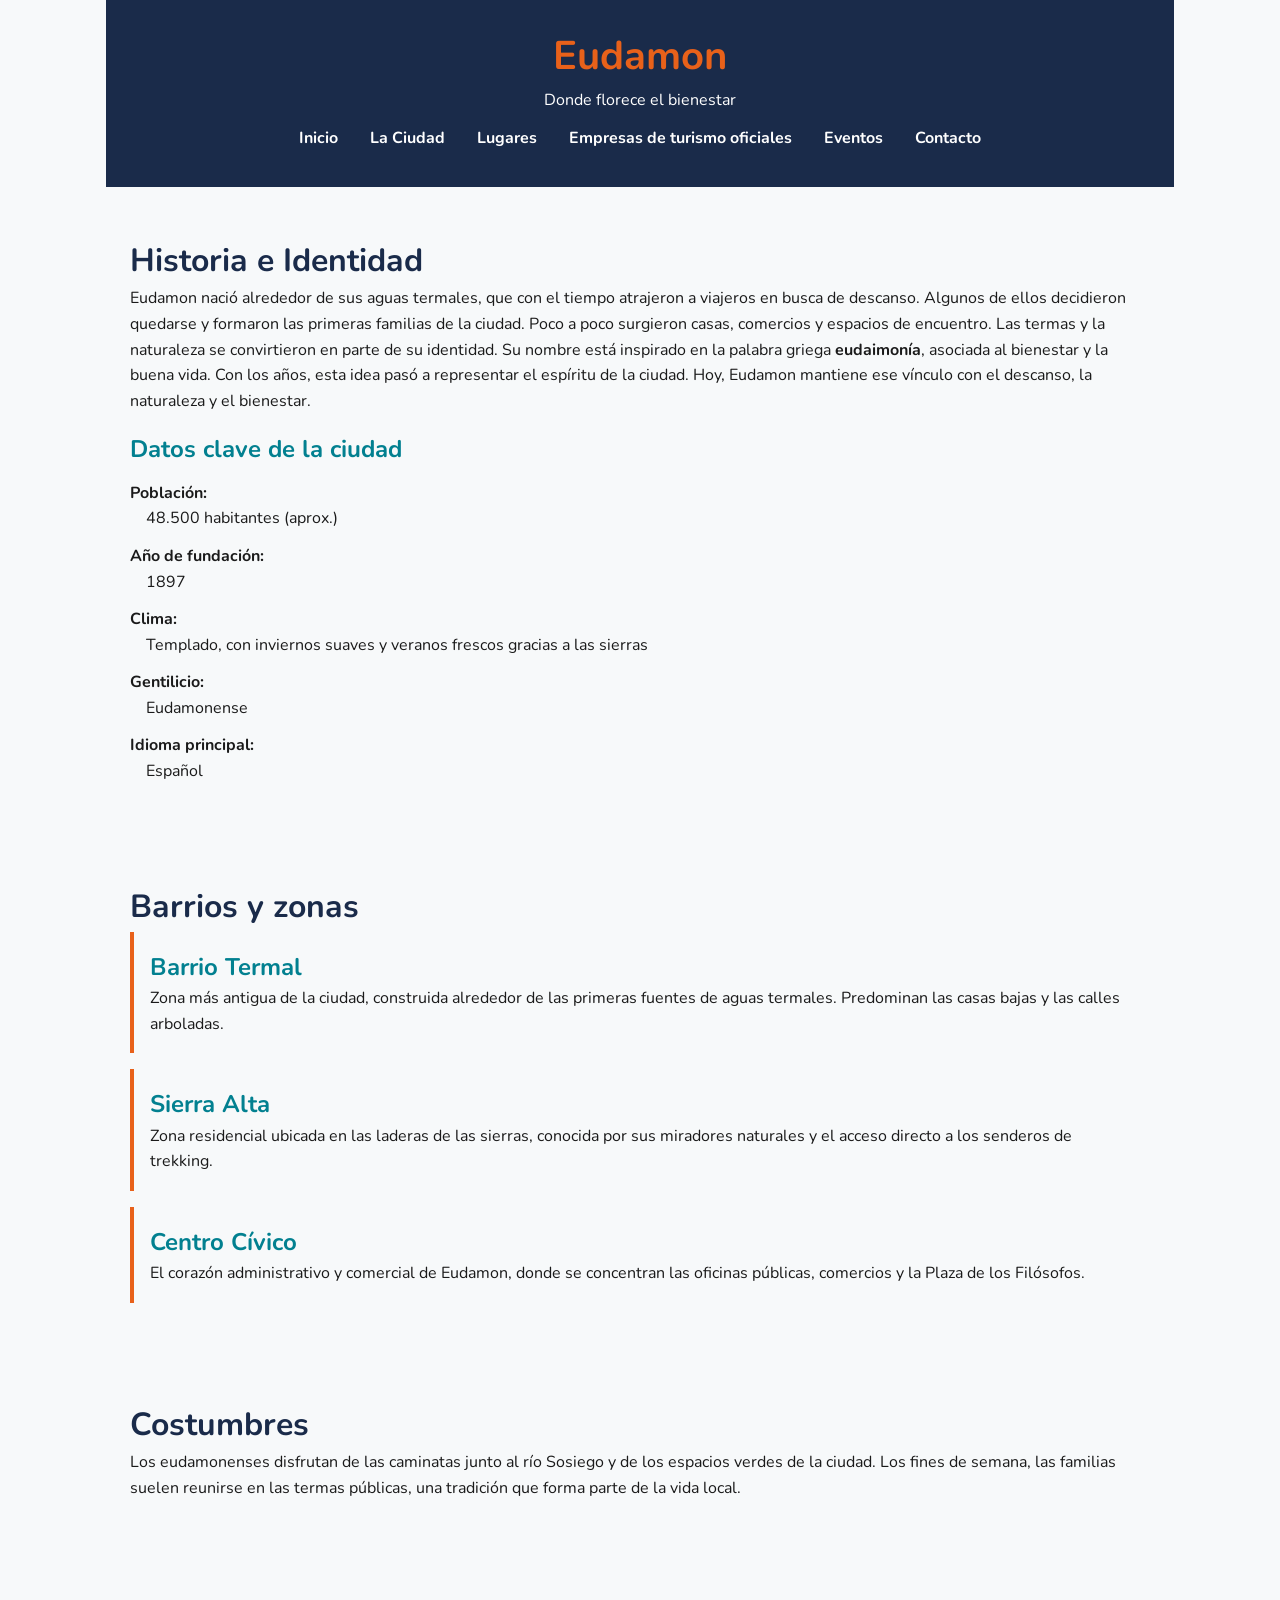
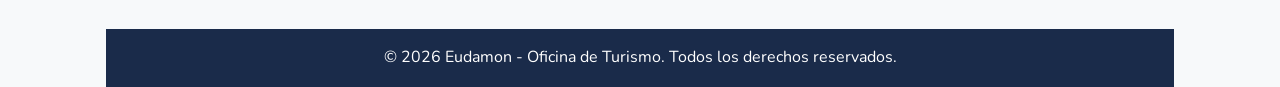
==== pages/ciudad.html @ 323574ee "fix: corrige mayuscula inicial en Barrio Termal" ====
<!DOCTYPE html>
<html lang="es">
<head>
    <meta charset="UTF-8">
    <meta name="viewport" content="width=device-width, initial-scale=1.0">
    <title>ciudad - Eudamon</title>
    <link rel="preconnect" href="https://fonts.googleapis.com">
    <link rel="preconnect" href="https://fonts.gstatic.com" crossorigin>
    <link href="https://fonts.googleapis.com/css2?family=Nunito:wght@400;700&display=swap" rel="stylesheet">
    <link rel="stylesheet" href="../css/estilos.css">
</head>
<body>
    <header>
        <h1>Eudamon</h1>
        <p>Donde florece el bienestar</p>
        <nav>
            <ul>
                <li><a href="../index.html">Inicio</a></li>
                <li><a href="ciudad.html">La Ciudad</a></li>
                <li><a href="lugares.html">Lugares</a></li>
                <li><a href="empresas.html">Empresas de turismo oficiales</a></li>
                <li><a href="Eventos.html">Eventos</a></li>
                <li><a href="contacto.html">Contacto</a></li>
            </ul>
        </nav>
    </header>
    
 <main>
    <section id="historia">
        <h2>Historia e Identidad</h2>
        <p>
           Eudamon nació alrededor de sus aguas termales, que con el tiempo
           atrajeron a viajeros en busca de descanso.
           Algunos de ellos decidieron quedarse y formaron las primeras
           familias de la ciudad.
           Poco a poco surgieron casas, comercios y espacios de encuentro.
           Las termas y la naturaleza se convirtieron en parte de su identidad.
           Su nombre está inspirado en la palabra griega <strong>eudaimonía</strong>,
           asociada al bienestar y la buena vida.
           Con los años, esta idea pasó a representar el espíritu de la ciudad.
           Hoy, Eudamon mantiene ese vínculo con el descanso, la naturaleza
           y el bienestar.
        </p>

            
        <h3>Datos clave de la ciudad</h3>
        <dl>
                <dt><strong>Población:</strong></dt>
                <dd>48.500 habitantes (aprox.)</dd>

                <dt><strong>Año de fundación:</strong></dt>
                <dd>1897</dd>

                <dt><strong>Clima:</strong></dt>
                <dd>Templado, con inviernos suaves y veranos frescos gracias a las sierras</dd>

                <dt><strong>Gentilicio:</strong></dt>
                <dd>Eudamonense</dd>

                <dt><strong>Idioma principal:</strong></dt>
                <dd>Español</dd>

        </dl>
        </section>

    <section id="barrios">
        <h2>Barrios y zonas</h2>
        
        <article>
        <h3>Barrio Termal</h3>
        <p>
           Zona más antigua de la ciudad, construida alrededor de las primeras fuentes
           de aguas termales. Predominan las casas bajas y las calles arboladas.
        </p>
        </article>

        <article>
        <h3>Sierra Alta</h3>
        <p>
          Zona residencial ubicada en las laderas de las sierras, conocida por sus miradores
          naturales y el acceso directo a los senderos de trekking.
        </p>
        </article>

        <article>
         <h3>Centro Cívico</h3>
         <p>
            El corazón administrativo y comercial de Eudamon, donde se concentran las
            oficinas públicas, comercios y la Plaza de los Filósofos.
         </p>
        </article>
     </section>
         
    <section id="costumbres">
       <h2>Costumbres</h2>
       <p>
        Los eudamonenses disfrutan de las caminatas junto al río Sosiego y
        de los espacios verdes de la ciudad. Los fines de semana, las
        familias suelen reunirse en las termas públicas, una tradición que
        forma parte de la vida local.
       </p>
    </section>
 </main>
  
    <footer>
        <p>&copy; 2026 Eudamon - Oficina de Turismo. Todos los derechos reservados.</p>
    </footer>
</body>
</html>
---- css/estilos.css ----
/* Variables */

:root {
  --color-primario: #028090;
  --color-secundario: #1A2B4A;
  --color-acento: #E8611A;
  --color-fondo: #F7F9FA;
  --color-texto: #1A1A1A;
  --fuente-principal: 'Nunito';
}

/* Reset */
* {
  box-sizing: border-box;
  margin: 0;
  padding: 0;
}

/* Body */
body {
  font-family: var(--fuente-principal), sans-serif;
  font-size: 16px;
  line-height: 1.6;
  background-color: var(--color-fondo);
  color: var(--color-texto);
  max-width: 1100px;
  margin: 0 auto;
  padding: 0 1rem;
}

/* Listas */
ul,
ol {
  padding-left: 1.5rem;
}

/* Header */
header {
  background-color: var(--color-secundario);
  padding: 1.5rem 1rem;
  text-align: center;
}

header p {
  color: white;
  margin-bottom: 0;
}

/* Navegación */
nav {
  background-color: var(--color-secundario);
}

nav ul {
  list-style: none;
  display: flex;
  flex-wrap: wrap;
  justify-content: center;
  gap: 0.5rem;
  padding: 0.75rem 0;
}

nav a {
  color: white;
  text-decoration: none;
  font-weight: 700;
  padding: 0.5rem 0.75rem;
  border-radius: 4px;
}

nav a:hover {
  background-color: var(--color-primario);
}

/* Contenido principal */

main {
  padding: 1.5rem 0;
}

/* Footer */
footer {
  background-color: var(--color-secundario);
  color: white;
  text-align: center;
  padding: 1rem;
  margin-top: 2rem;
}

footer p {
  margin-bottom: 0;
}

/* Secciones de contenido */
h1 {
  font-size: 2.5rem;
  color: var(--color-acento);
}

h2 {
  font-size: 2rem;
  color: var(--color-secundario);
}

h3 {
  font-size: 1.5rem;
  color: var(--color-primario);
}

p {
  margin-bottom: 1rem;
}
section {
  padding: 1.5rem;
  margin-bottom: 2rem;
}
.empresa {
  padding: 1rem;
  margin-bottom: 2rem;
  border: 1px solid var(--color-primario);
}

.empresa h3 {
  color: var(--color-primario);
  font-size: 1.5rem;
}

/* La Ciudad */
dl {
  margin-bottom: 1rem;
}

dt {
  margin-top: 0.75rem;
}

dd {
  margin-left: 1rem;
}

#barrios article {
  padding: 1rem;
  margin-bottom: 1rem;
  border-left: 4px solid var(--color-acento);
}

#barrios article p {
  margin-bottom: 0;
}

/* Formulario */
form {
  max-width: 600px;
}

label {
  font-weight: 700;
}

input,
textarea {
  width: 100%;
  padding: 0.6rem;
  border: 1px solid var(--color-secundario);
  border-radius: 4px;
  font-family: inherit;
  font-size: 1rem;
}

textarea {
  resize: vertical;
}

input:focus,
textarea:focus {
  outline: 2px solid var(--color-primario);
  border-color: var(--color-primario);
}

button {
  background-color: var(--color-primario);
  color: white;
  border: none;
  border-radius: 4px;
  padding: 0.6rem 1.5rem;
  font-family: inherit;
  font-size: 1rem;
  font-weight: 700;
  cursor: pointer;
}

button:hover {
  background-color: var(--color-secundario);
}

/* Pagina de eventos */
.encabezado {
  background-color: var(--color-secundario);
  text-align: center;
  padding: 1.5rem;
}

.encabezado h2,
.encabezado p {
  color: white;
}

.contenedor-eventos {
  display: grid;
  grid-template-columns: 1fr 1fr;
  gap: 1.5rem;
  padding: 1.5rem;
  max-width: 1000px;
  margin: 0 auto;
}

.tarjeta-evento {
  border: 1px solid var(--color-primario);
  padding: 1rem;
}
.imagen-evento {
  width: 100%;
  aspect-ratio: 4 / 3;
  object-fit: cover;
}
.pie-pagina {
  background-color: var(--color-secundario);
  color: white;
  text-align: center;
  padding: 1rem;
}
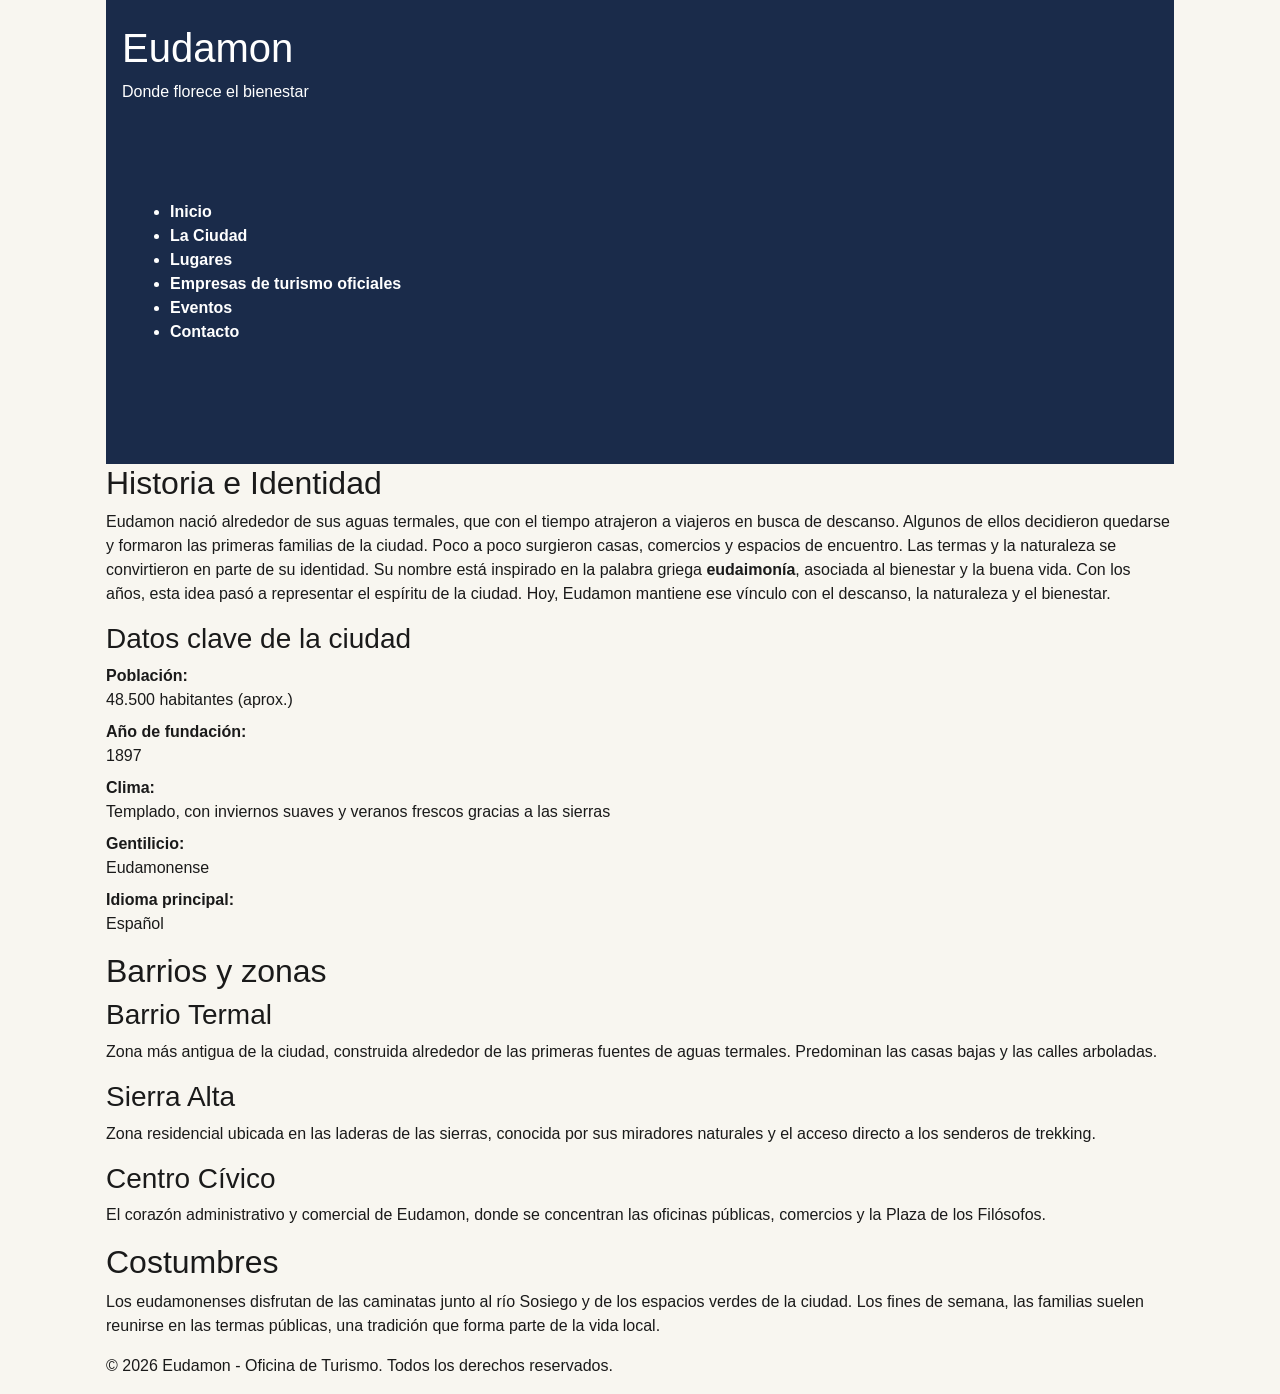
==== commit ee2601ad: "feat: vincula Bootstrap CDN (css y js) en ciudad.html" ====
--- a/pages/ciudad.html
+++ b/pages/ciudad.html
@@ -7,6 +7,7 @@
     <link rel="preconnect" href="https://fonts.googleapis.com">
     <link rel="preconnect" href="https://fonts.gstatic.com" crossorigin>
     <link href="https://fonts.googleapis.com/css2?family=Nunito:wght@400;700&display=swap" rel="stylesheet">
+    <link href="https://cdn.jsdelivr.net/npm/bootstrap@5.3.3/dist/css/bootstrap.min.css" rel="stylesheet">
     <link rel="stylesheet" href="../css/estilos.css">
 </head>
 <body>
@@ -105,5 +106,6 @@
     <footer>
         <p>&copy; 2026 Eudamon - Oficina de Turismo. Todos los derechos reservados.</p>
     </footer>
+<script src="https://cdn.jsdelivr.net/npm/bootstrap@5.3.3/dist/js/bootstrap.bundle.min.js"></script>
 </body>
 </html>
--- a/css/estilos.css
+++ b/css/estilos.css
@@ -1,231 +1,61 @@
-/* Variables */
-
 :root {
-  --color-primario: #028090;
-  --color-secundario: #1A2B4A;
-  --color-acento: #E8611A;
-  --color-fondo: #F7F9FA;
-  --color-texto: #1A1A1A;
-  --fuente-principal: 'Nunito';
+    --color-primario: #1A2B4A;
+    --color-acento:#E8611A;
+    --color-fondo: #F8F6F0;
+    --color-texto: #1A1A1A;
+    --fuente-principal:"poppins", sans-serif;
 }
 
-/* Reset */
 * {
-  box-sizing: border-box;
-  margin: 0;
-  padding: 0;
+    box-sizing: border-box;
+    margin: 0;
+    padding: 0;
 }
 
-/* Body */
-body {
-  font-family: var(--fuente-principal), sans-serif;
-  font-size: 16px;
-  line-height: 1.6;
-  background-color: var(--color-fondo);
-  color: var(--color-texto);
-  max-width: 1100px;
-  margin: 0 auto;
-  padding: 0 1rem;
+body{
+    font-family: var(--fuente-principal);
+    font-size: 16px;
+    color:var(--color-texto);
+    background-color: var(--color-fondo);
+    max-width: 1100px;
+    margin: 0 auto;
+    padding: 0 1rem;
+
 }
 
-/* Listas */
-ul,
-ol {
-  padding-left: 1.5rem;
+header{
+    background-color: var(--color-primario);
+    color: #FFFFFF;
+    padding: 1.5rem 1rem;
+    width: 100%;
 }
 
-/* Header */
-header {
-  background-color: var(--color-secundario);
-  padding: 1.5rem 1rem;
-  text-align: center;
+header h1{
+    color: #FFFFFF;
 }
 
-header p {
-  color: white;
-  margin-bottom: 0;
+nav {
+    background-color: var(--color-primario);
+    padding: 05rem 1rem;
+    width: 100%;
 }
 
-/* Navegación */
-nav {
-  background-color: var(--color-secundario);
-}
-
-nav ul {
-  list-style: none;
-  display: flex;
-  flex-wrap: wrap;
-  justify-content: center;
-  gap: 0.5rem;
-  padding: 0.75rem 0;
+nav ol{
+    list-style: none;
+    display: flex;
+    gap: 1.5rem;
 }
 
 nav a {
-  color: white;
-  text-decoration: none;
-  font-weight: 700;
-  padding: 0.5rem 0.75rem;
-  border-radius: 4px;
+    color: #FFFFFF;
+    text-decoration: none;
+    font-weight: 600;
 }
 
-nav a:hover {
-  background-color: var(--color-primario);
+nav a:hover{
+    color: var(--color-acento)
 }
 
-/* Contenido principal */
-
-main {
-  padding: 1.5rem 0;
-}
-
-/* Footer */
-footer {
-  background-color: var(--color-secundario);
-  color: white;
-  text-align: center;
-  padding: 1rem;
-  margin-top: 2rem;
-}
-
-footer p {
-  margin-bottom: 0;
-}
-
-/* Secciones de contenido */
-h1 {
-  font-size: 2.5rem;
-  color: var(--color-acento);
-}
-
-h2 {
-  font-size: 2rem;
-  color: var(--color-secundario);
-}
-
-h3 {
-  font-size: 1.5rem;
-  color: var(--color-primario);
-}
-
-p {
-  margin-bottom: 1rem;
-}
-section {
-  padding: 1.5rem;
-  margin-bottom: 2rem;
-}
-.empresa {
-  padding: 1rem;
-  margin-bottom: 2rem;
-  border: 1px solid var(--color-primario);
-}
-
-.empresa h3 {
-  color: var(--color-primario);
-  font-size: 1.5rem;
-}
-
-/* La Ciudad */
-dl {
-  margin-bottom: 1rem;
-}
-
-dt {
-  margin-top: 0.75rem;
-}
-
-dd {
-  margin-left: 1rem;
-}
-
-#barrios article {
-  padding: 1rem;
-  margin-bottom: 1rem;
-  border-left: 4px solid var(--color-acento);
-}
-
-#barrios article p {
-  margin-bottom: 0;
-}
-
-/* Formulario */
-form {
-  max-width: 600px;
-}
-
-label {
-  font-weight: 700;
-}
-
-input,
-textarea {
-  width: 100%;
-  padding: 0.6rem;
-  border: 1px solid var(--color-secundario);
-  border-radius: 4px;
-  font-family: inherit;
-  font-size: 1rem;
-}
-
-textarea {
-  resize: vertical;
-}
-
-input:focus,
-textarea:focus {
-  outline: 2px solid var(--color-primario);
-  border-color: var(--color-primario);
-}
-
-button {
-  background-color: var(--color-primario);
-  color: white;
-  border: none;
-  border-radius: 4px;
-  padding: 0.6rem 1.5rem;
-  font-family: inherit;
-  font-size: 1rem;
-  font-weight: 700;
-  cursor: pointer;
-}
-
-button:hover {
-  background-color: var(--color-secundario);
-}
-
-/* Pagina de eventos */
-.encabezado {
-  background-color: var(--color-secundario);
-  text-align: center;
-  padding: 1.5rem;
-}
-
-.encabezado h2,
-.encabezado p {
-  color: white;
-}
-
-.contenedor-eventos {
-  display: grid;
-  grid-template-columns: 1fr 1fr;
-  gap: 1.5rem;
-  padding: 1.5rem;
-  max-width: 1000px;
-  margin: 0 auto;
-}
-
-.tarjeta-evento {
-  border: 1px solid var(--color-primario);
-  padding: 1rem;
-}
-.imagen-evento {
-  width: 100%;
-  aspect-ratio: 4 / 3;
-  object-fit: cover;
-}
-.pie-pagina {
-  background-color: var(--color-secundario);
-  color: white;
-  text-align: center;
-  padding: 1rem;
-}
+nav h3{
+    color: var(--color-acento);
+}
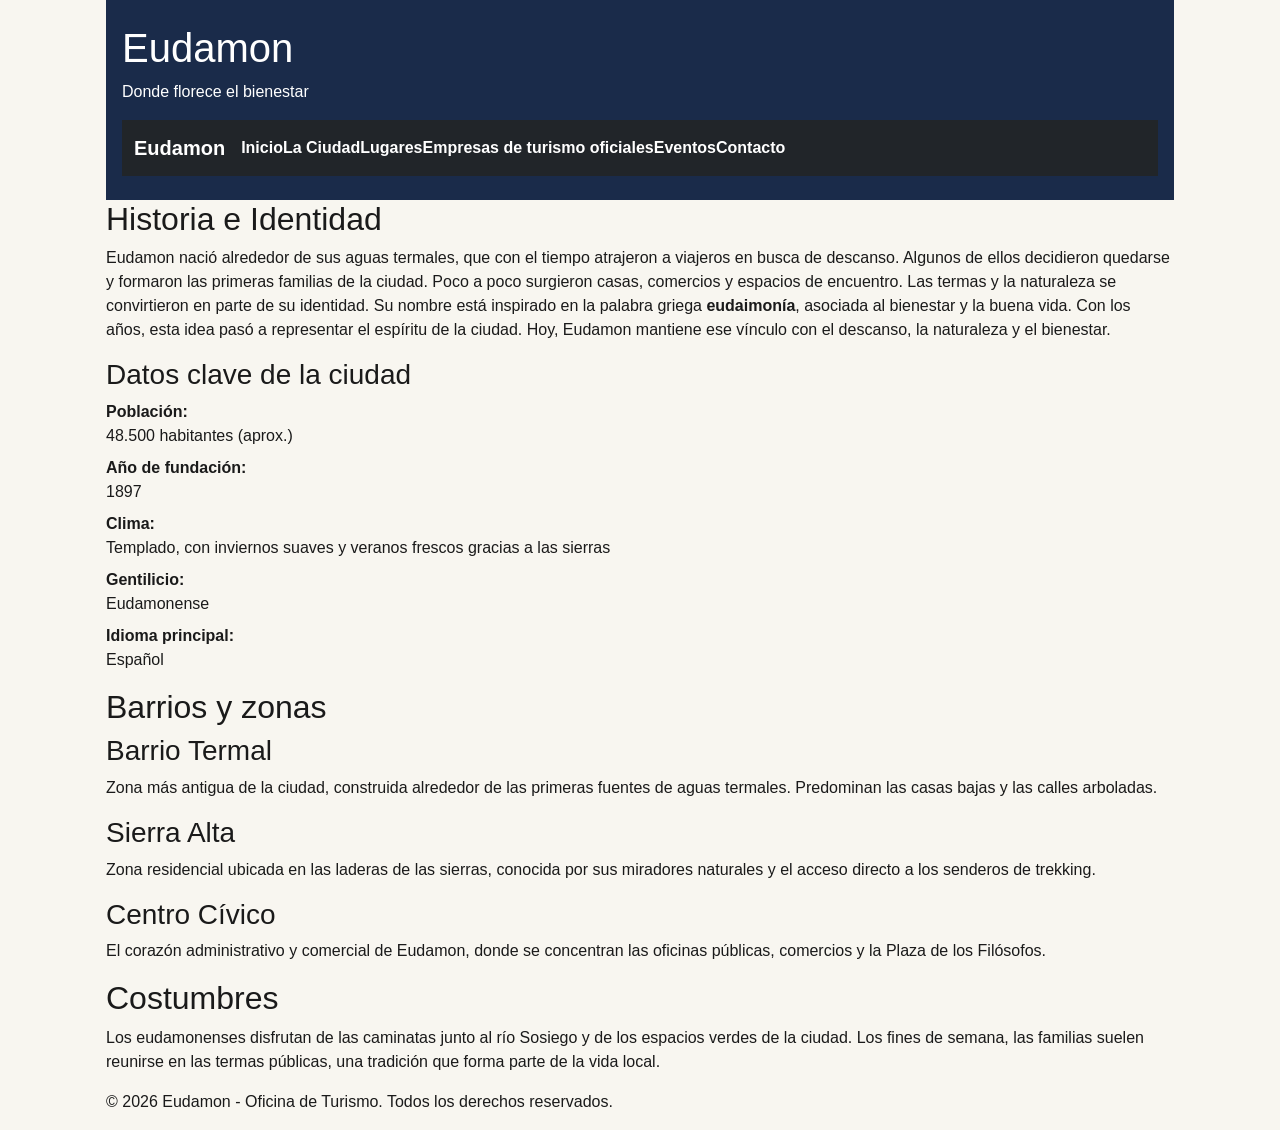
==== commit adfb1faa: "feat: reemplaza el menu por navbar responsiva de Bootstrap en ciudad.html" ====
--- a/pages/ciudad.html
+++ b/pages/ciudad.html
@@ -14,15 +14,26 @@
     <header>
         <h1>Eudamon</h1>
         <p>Donde florece el bienestar</p>
-        <nav>
-            <ul>
-                <li><a href="../index.html">Inicio</a></li>
-                <li><a href="ciudad.html">La Ciudad</a></li>
-                <li><a href="lugares.html">Lugares</a></li>
-                <li><a href="empresas.html">Empresas de turismo oficiales</a></li>
-                <li><a href="Eventos.html">Eventos</a></li>
-                <li><a href="contacto.html">Contacto</a></li>
-            </ul>
+              <nav class="navbar navbar-expand-lg navbar-dark bg-dark">
+            <div class="container-fluid">
+                <a class="navbar-brand" href="../index.html">Eudamon</a>
+                <button class="navbar-toggler" type="button"
+                        data-bs-toggle="collapse" data-bs-target="#menuPrincipal"
+                        aria-controls="menuPrincipal" aria-expanded="false"
+                        aria-label="Abrir menú">
+                    <span class="navbar-toggler-icon"></span>
+                </button>
+                <div class="collapse navbar-collapse" id="menuPrincipal">
+                    <ul class="navbar-nav">
+                        <li><a href="../index.html">Inicio</a></li>
+                        <li><a href="ciudad.html">La Ciudad</a></li>
+                        <li><a href="lugares.html">Lugares</a></li>
+                        <li><a href="empresas.html">Empresas de turismo oficiales</a></li>
+                        <li><a href="Eventos.html">Eventos</a></li>
+                        <li><a href="contacto.html">Contacto</a></li>
+                    </ul>
+                </div>
+            </div>
         </nav>
     </header>
     
@@ -106,6 +117,6 @@
     <footer>
         <p>&copy; 2026 Eudamon - Oficina de Turismo. Todos los derechos reservados.</p>
     </footer>
-<script src="https://cdn.jsdelivr.net/npm/bootstrap@5.3.3/dist/js/bootstrap.bundle.min.js"></script>
+    <script src="https://cdn.jsdelivr.net/npm/bootstrap@5.3.3/dist/js/bootstrap.bundle.min.js"></script>
 </body>
 </html>
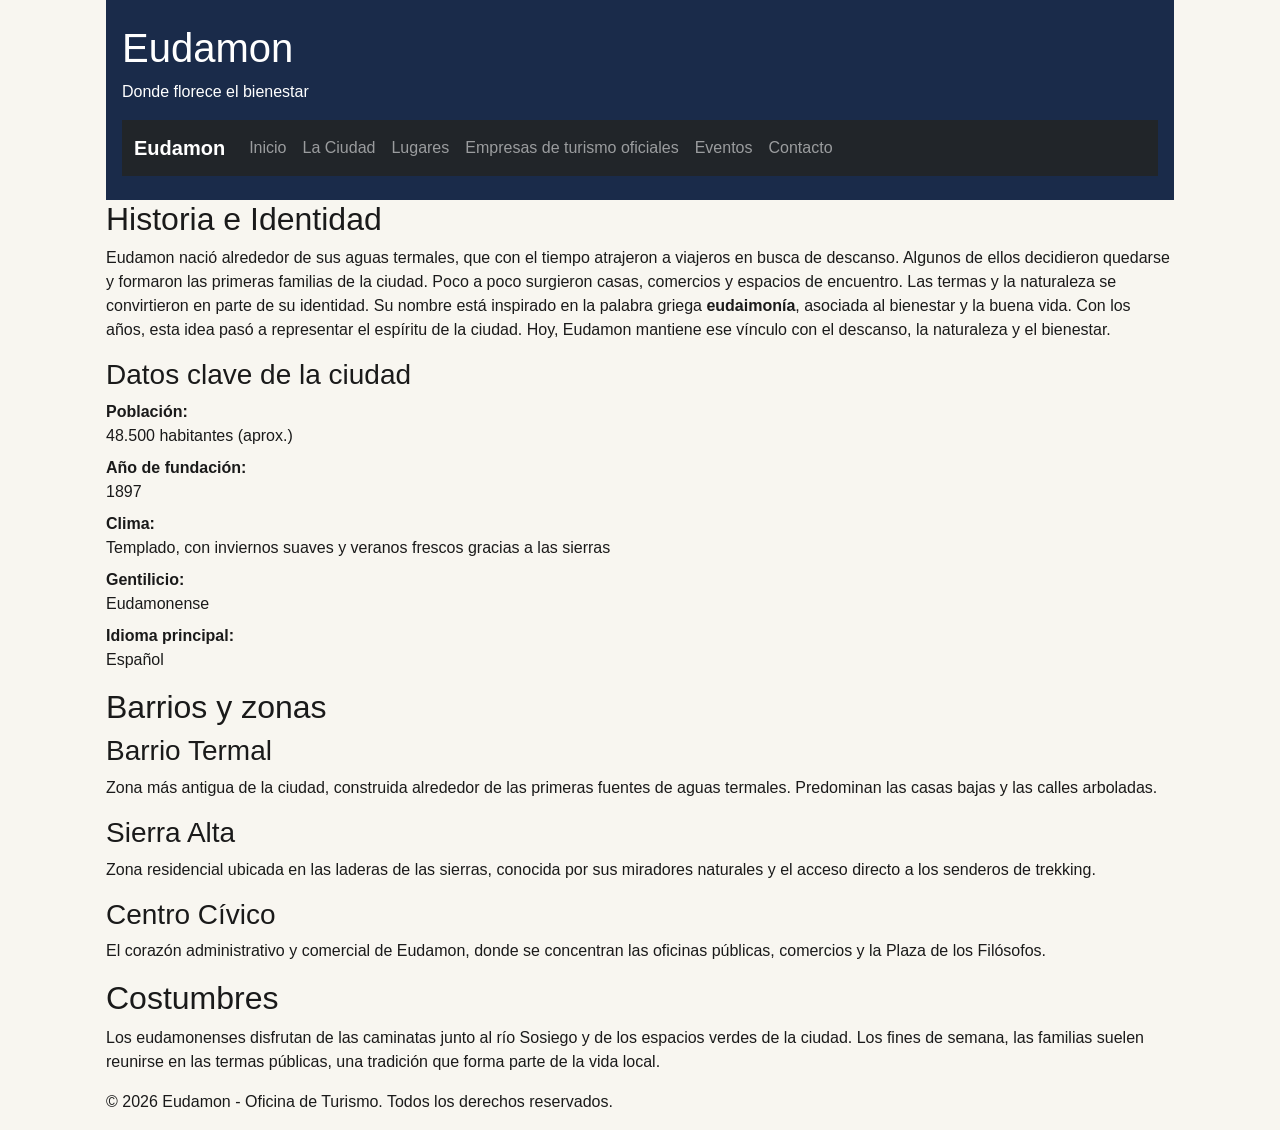
==== commit b9ec629b: "feat: agrega nav-item y nav-link a los links de la navbar en ciudad.html" ====
--- a/pages/ciudad.html
+++ b/pages/ciudad.html
@@ -25,12 +25,12 @@
                 </button>
                 <div class="collapse navbar-collapse" id="menuPrincipal">
                     <ul class="navbar-nav">
-                        <li><a href="../index.html">Inicio</a></li>
-                        <li><a href="ciudad.html">La Ciudad</a></li>
-                        <li><a href="lugares.html">Lugares</a></li>
-                        <li><a href="empresas.html">Empresas de turismo oficiales</a></li>
-                        <li><a href="Eventos.html">Eventos</a></li>
-                        <li><a href="contacto.html">Contacto</a></li>
+                        <li class="nav-item"><a class="nav-link" href="../index.html">Inicio</a></li>
+                        <li class="nav-item"><a class="nav-link" href="ciudad.html">La Ciudad</a></li>
+                        <li class="nav-item"><a class="nav-link" href="lugares.html">Lugares</a></li>
+                        <li class="nav-item"><a class="nav-link" href="empresas.html">Empresas de turismo oficiales</a></li>
+                        <li class="nav-item"><a class="nav-link" href="Eventos.html">Eventos</a></li>
+                        <li class="nav-item"><a class="nav-link" href="contacto.html">Contacto</a></li>
                     </ul>
                 </div>
             </div>
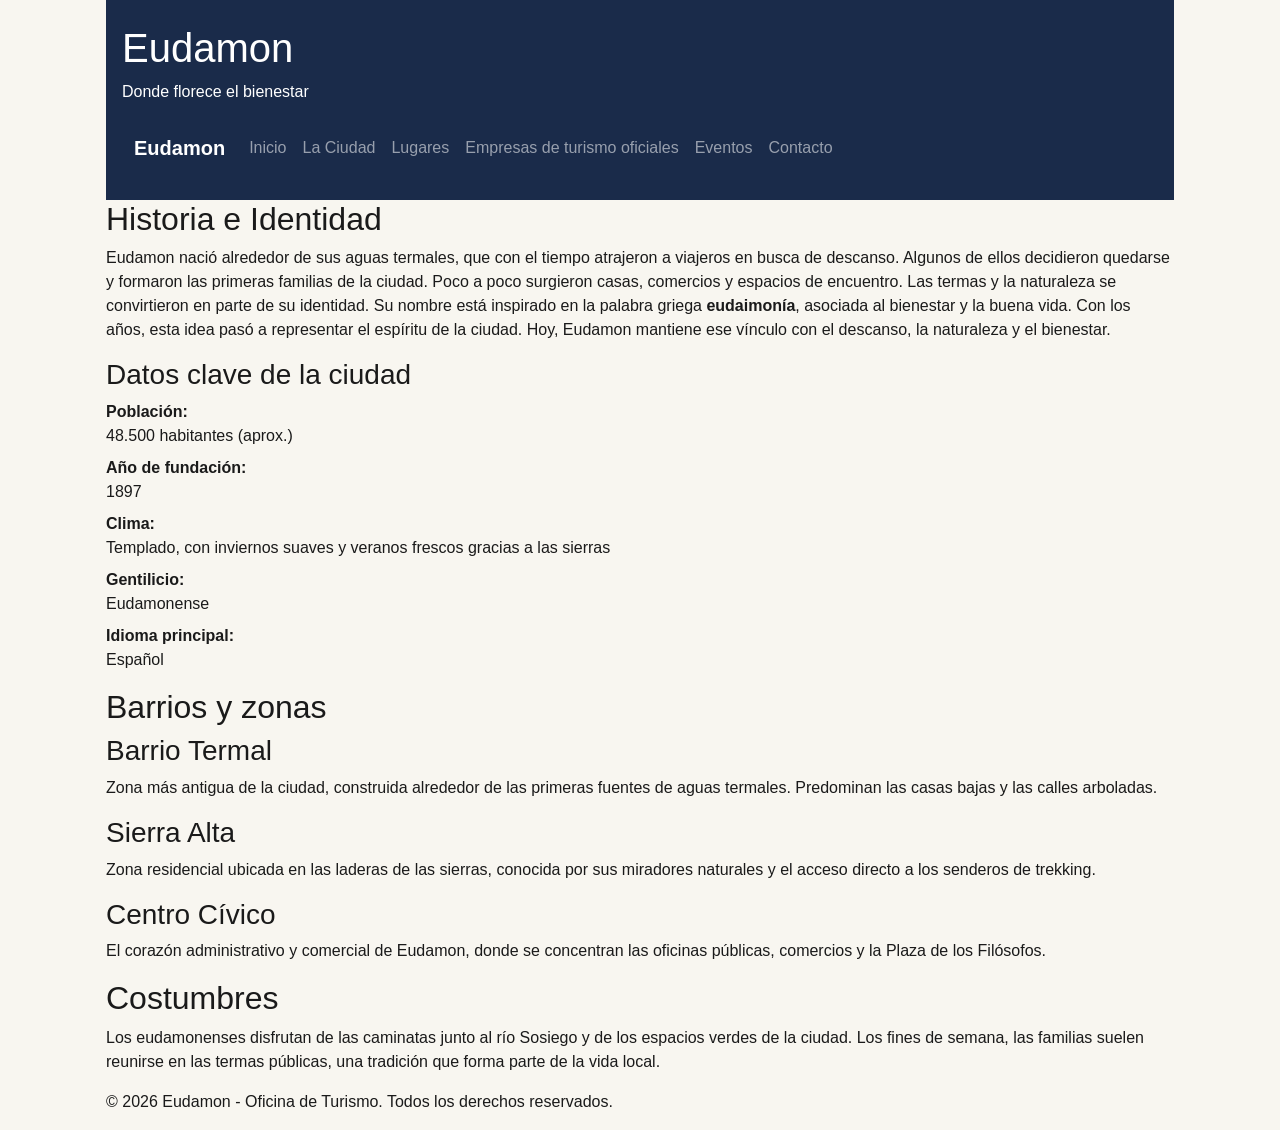
==== commit afcf68b5: "style: quita bg-dark de la navbar para usar el azul de la paleta" ====
--- a/pages/ciudad.html
+++ b/pages/ciudad.html
@@ -14,7 +14,7 @@
     <header>
         <h1>Eudamon</h1>
         <p>Donde florece el bienestar</p>
-              <nav class="navbar navbar-expand-lg navbar-dark bg-dark">
+              <nav class="navbar navbar-expand-lg navbar-dark">
             <div class="container-fluid">
                 <a class="navbar-brand" href="../index.html">Eudamon</a>
                 <button class="navbar-toggler" type="button"
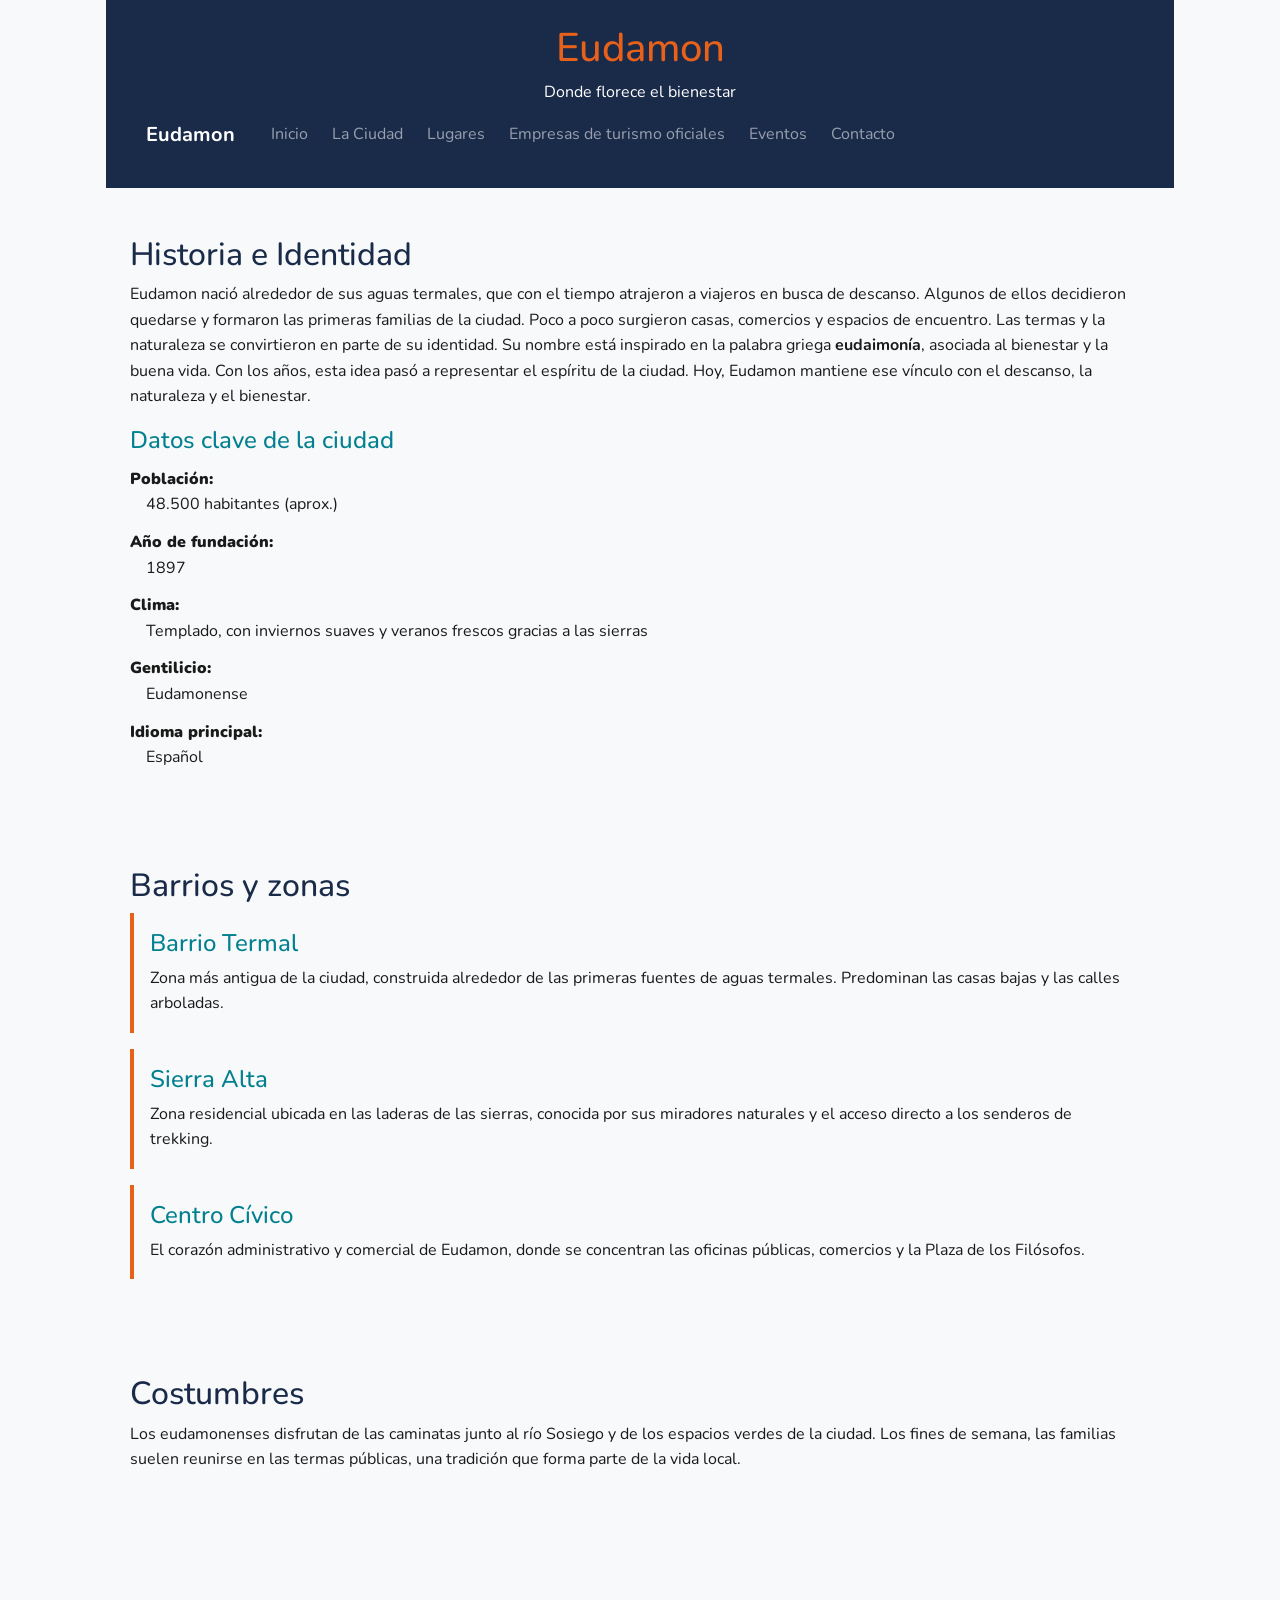
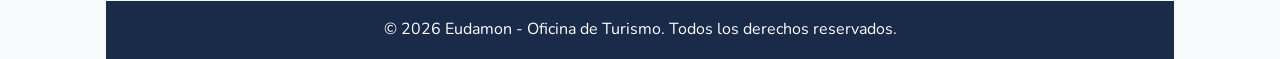
==== commit d47d21c3: "style: corrige la indentacion de la navbar en ciudad y contacto" ====
--- a/pages/ciudad.html
+++ b/pages/ciudad.html
@@ -14,7 +14,7 @@
     <header>
         <h1>Eudamon</h1>
         <p>Donde florece el bienestar</p>
-              <nav class="navbar navbar-expand-lg navbar-dark">
+            <nav class="navbar navbar-expand-lg navbar-dark">
             <div class="container-fluid">
                 <a class="navbar-brand" href="../index.html">Eudamon</a>
                 <button class="navbar-toggler" type="button"
--- a/css/estilos.css
+++ b/css/estilos.css
@@ -1,61 +1,242 @@
+/* Variables */
+
 :root {
-    --color-primario: #1A2B4A;
-    --color-acento:#E8611A;
-    --color-fondo: #F8F6F0;
-    --color-texto: #1A1A1A;
-    --fuente-principal:"poppins", sans-serif;
-}
-
+  --color-primario: #028090;
+  --color-secundario: #1A2B4A;
+  --color-acento: #E8611A;
+  --color-fondo: #F7F9FA;
+  --color-texto: #1A1A1A;
+  --color-blanco: #FFFFFF;
+  --fuente-principal: 'Nunito';
+}
+
+/* Reset */
 * {
-    box-sizing: border-box;
-    margin: 0;
-    padding: 0;
-}
-
-body{
-    font-family: var(--fuente-principal);
-    font-size: 16px;
-    color:var(--color-texto);
-    background-color: var(--color-fondo);
-    max-width: 1100px;
-    margin: 0 auto;
-    padding: 0 1rem;
-
-}
-
-header{
-    background-color: var(--color-primario);
-    color: #FFFFFF;
-    padding: 1.5rem 1rem;
-    width: 100%;
-}
-
-header h1{
-    color: #FFFFFF;
-}
-
+  box-sizing: border-box;
+  margin: 0;
+  padding: 0;
+}
+
+/* Body */
+body {
+  font-family: var(--fuente-principal), sans-serif;
+  font-size: 16px;
+  line-height: 1.6;
+  background-color: var(--color-fondo);
+  color: var(--color-texto);
+  max-width: 1100px;
+  margin: 0 auto;
+  padding: 0 1rem;
+}
+
+/* Listas */
+ul,
+ol {
+  padding-left: 1.5rem;
+}
+
+/* Header */
+header {
+  background-color: var(--color-secundario);
+  padding: 1.5rem 1rem;
+  text-align: center;
+}
+
+header p {
+  color: var(--color-blanco);
+  margin-bottom: 0;
+}
+
+/* Navegación */
 nav {
-    background-color: var(--color-primario);
-    padding: 05rem 1rem;
-    width: 100%;
-}
-
-nav ol{
-    list-style: none;
-    display: flex;
-    gap: 1.5rem;
+  background-color: var(--color-secundario);
+}
+
+nav ul {
+  list-style: none;
+  display: flex;
+  flex-wrap: wrap;
+  justify-content: center;
+  gap: 0.5rem;
+  padding: 0.75rem 0;
 }
 
 nav a {
-    color: #FFFFFF;
-    text-decoration: none;
-    font-weight: 600;
-}
-
-nav a:hover{
-    color: var(--color-acento)
-}
-
-nav h3{
-    color: var(--color-acento);
-}+  color: var(--color-blanco);
+  text-decoration: none;
+  font-weight: 700;
+  padding: 0.5rem 0.75rem;
+  border-radius: 4px;
+}
+
+nav a:hover {
+  background-color: var(--color-primario);
+}
+
+/* Contenido principal */
+
+main {
+  padding: 1.5rem 0;
+}
+
+/* Footer */
+footer {
+  background-color: var(--color-secundario);
+  color: var(--color-blanco);
+  text-align: center;
+  padding: 1rem;
+  margin-top: 2rem;
+}
+
+footer p {
+  margin-bottom: 0;
+}
+
+/* Secciones de contenido */
+h1 {
+  font-size: 2.5rem;
+  color: var(--color-acento);
+}
+
+h2 {
+  font-size: 2rem;
+  color: var(--color-secundario);
+}
+
+h3 {
+  font-size: 1.5rem;
+  color: var(--color-primario);
+}
+
+p {
+  margin-bottom: 1rem;
+}
+section {
+  padding: 1.5rem;
+  margin-bottom: 2rem;
+}
+.empresa {
+  padding: 1rem;
+  margin-bottom: 2rem;
+  border: 1px solid var(--color-primario);
+}
+
+.empresa h3 {
+  color: var(--color-primario);
+  font-size: 1.5rem;
+}
+
+/* La Ciudad */
+dl {
+  margin-bottom: 1rem;
+}
+
+dt {
+  margin-top: 0.75rem;
+}
+
+dd {
+  margin-left: 1rem;
+}
+
+#barrios article {
+  padding: 1rem;
+  margin-bottom: 1rem;
+  border-left: 4px solid var(--color-acento);
+}
+
+#barrios article p {
+  margin-bottom: 0;
+}
+
+/* Imágenes */
+img {
+  max-width: 100%;
+  height: auto;
+}
+
+/* Formulario */
+form {
+  max-width: 600px;
+}
+
+label {
+  font-weight: 700;
+}
+
+input,
+textarea {
+  width: 100%;
+  padding: 0.6rem;
+  border: 1px solid var(--color-secundario);
+  border-radius: 4px;
+  font-family: inherit;
+  font-size: 1rem;
+}
+
+textarea {
+  resize: vertical;
+}
+
+input:focus,
+textarea:focus {
+  outline: 2px solid var(--color-primario);
+  border-color: var(--color-primario);
+}
+
+button {
+  background-color: var(--color-primario);
+  color: var(--color-blanco);
+  border: none;
+  border-radius: 4px;
+  padding: 0.6rem 1.5rem;
+  font-family: inherit;
+  font-size: 1rem;
+  font-weight: 700;
+  cursor: pointer;
+}
+
+button:hover {
+  background-color: var(--color-secundario);
+}
+
+/* Pagina de eventos */
+.encabezado {
+  background-color: var(--color-secundario);
+  text-align: center;
+  padding: 1.5rem;
+}
+
+.encabezado h2,
+.encabezado p {
+  color: white;
+}
+
+.contenedor-eventos {
+  display: grid;
+  grid-template-columns: 1fr 1fr;
+  gap: 1.5rem;
+  padding: 1.5rem;
+  max-width: 1000px;
+  margin: 0 auto;
+}
+
+.tarjeta-evento {
+  border: 1px solid var(--color-primario);
+  padding: 1rem;
+}
+.imagen-evento {
+  width: 100%;
+  aspect-ratio: 4 / 3;
+  object-fit: cover;
+}
+.pie-pagina {
+  background-color: var(--color-secundario);
+  color: white;
+  text-align: center;
+  padding: 1rem;
+}
+/* Bootstrap - personalizaciones */
+.navbar-nav {
+  padding: 0;
+}
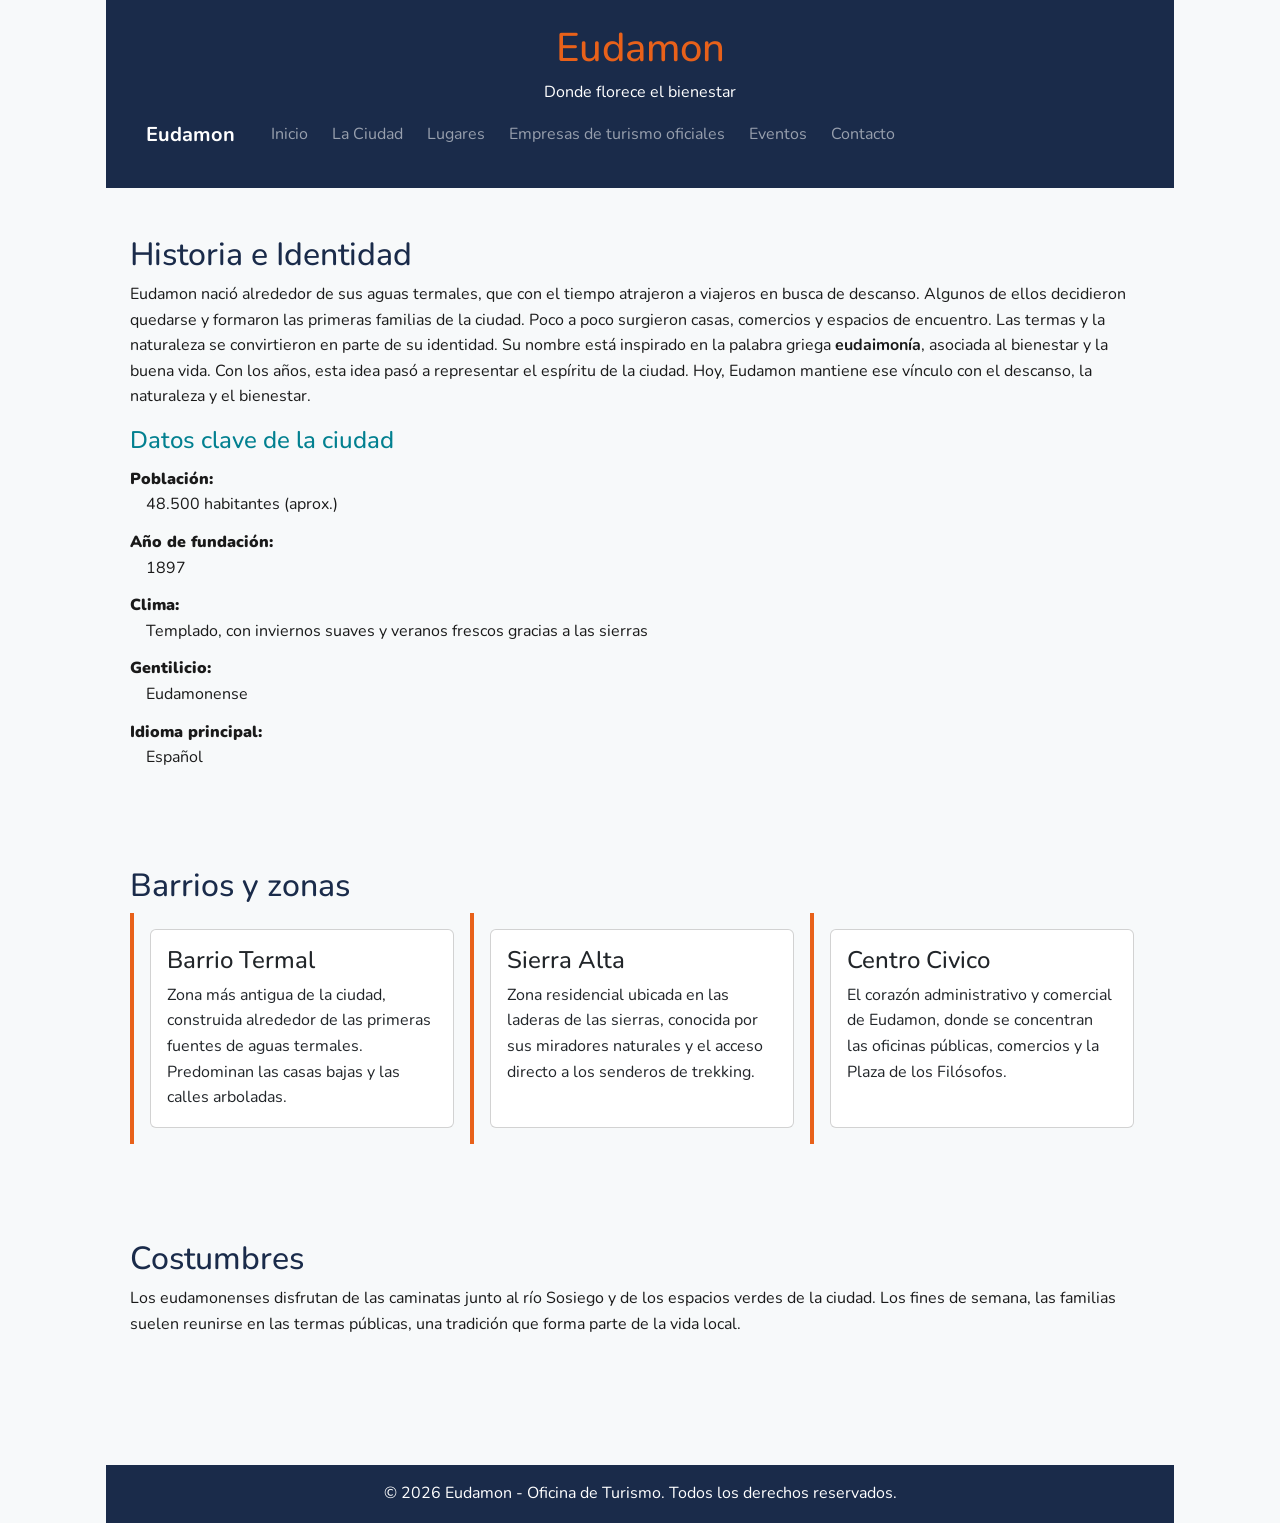
==== commit 93e98f26: "feat: agrega grid de Bootstrap con Cards para los barrios en ciudad.html" ====
--- a/pages/ciudad.html
+++ b/pages/ciudad.html
@@ -74,33 +74,47 @@
 
         </dl>
         </section>
+<section id="barrios">
+    <h2>Barrios y zonas</h2>
+    <div class="container">
+        <div class="row g-4">
+    <article class="col-12 col-md-4">
+    <div class="card h-100">
+        <div class="card-body">
+            <h3 class="card-title">Barrio Termal</h3>
+            <p class="card-text">
+                Zona más antigua de la ciudad, construida alrededor de las primeras fuentes
+   de aguas termales. Predominan las casas bajas y las calles arboladas.
+            </p>
+        </div>
+    </div>
+</article>
 
-    <section id="barrios">
-        <h2>Barrios y zonas</h2>
-        
-        <article>
-        <h3>Barrio Termal</h3>
-        <p>
-           Zona más antigua de la ciudad, construida alrededor de las primeras fuentes
-           de aguas termales. Predominan las casas bajas y las calles arboladas.
-        </p>
-        </article>
+        <article class="col-12 col-md-4">
+    <div class="card h-100">
+        <div class="card-body">
+            <h3 class="card-title">Sierra Alta</h3>
+            <p class="card-text">
+                Zona residencial ubicada en las laderas de las sierras, conocida por sus miradores
+          naturales y el acceso directo a los senderos de trekking.
+            </p>
+        </div>
+    </div>
+</article>
 
-        <article>
-        <h3>Sierra Alta</h3>
-        <p>
-          Zona residencial ubicada en las laderas de las sierras, conocida por sus miradores
-          naturales y el acceso directo a los senderos de trekking.
-        </p>
-        </article>
-
-        <article>
-         <h3>Centro Cívico</h3>
-         <p>
-            El corazón administrativo y comercial de Eudamon, donde se concentran las
+        <article class="col-12 col-md-4">
+    <div class="card h-100">
+        <div class="card-body">
+            <h3 class="card-title">Centro Civico</h3>
+            <p class="card-text">
+                El corazón administrativo y comercial de Eudamon, donde se concentran las
             oficinas públicas, comercios y la Plaza de los Filósofos.
-         </p>
-        </article>
+            </p>
+        </div>
+    </div>
+</article>
+            </div>
+        </div>
      </section>
          
     <section id="costumbres">
--- a/css/estilos.css
+++ b/css/estilos.css
@@ -240,3 +240,20 @@
 .navbar-nav {
   padding: 0;
 }
+
+/* Flexbox - lista de empresas */
+.Lista-Empresas {
+  Display: Flex;
+  Flex-Wrap: Wrap;
+  gap: 1rem;
+}
+.empresa {
+  flex: 1 1 280px;
+  position: relative;
+}
+.insignia {
+  position: absolute;
+  top: 0.5rem;
+  right: 0.5rem;
+  background-color: var(--color-acento);
+}
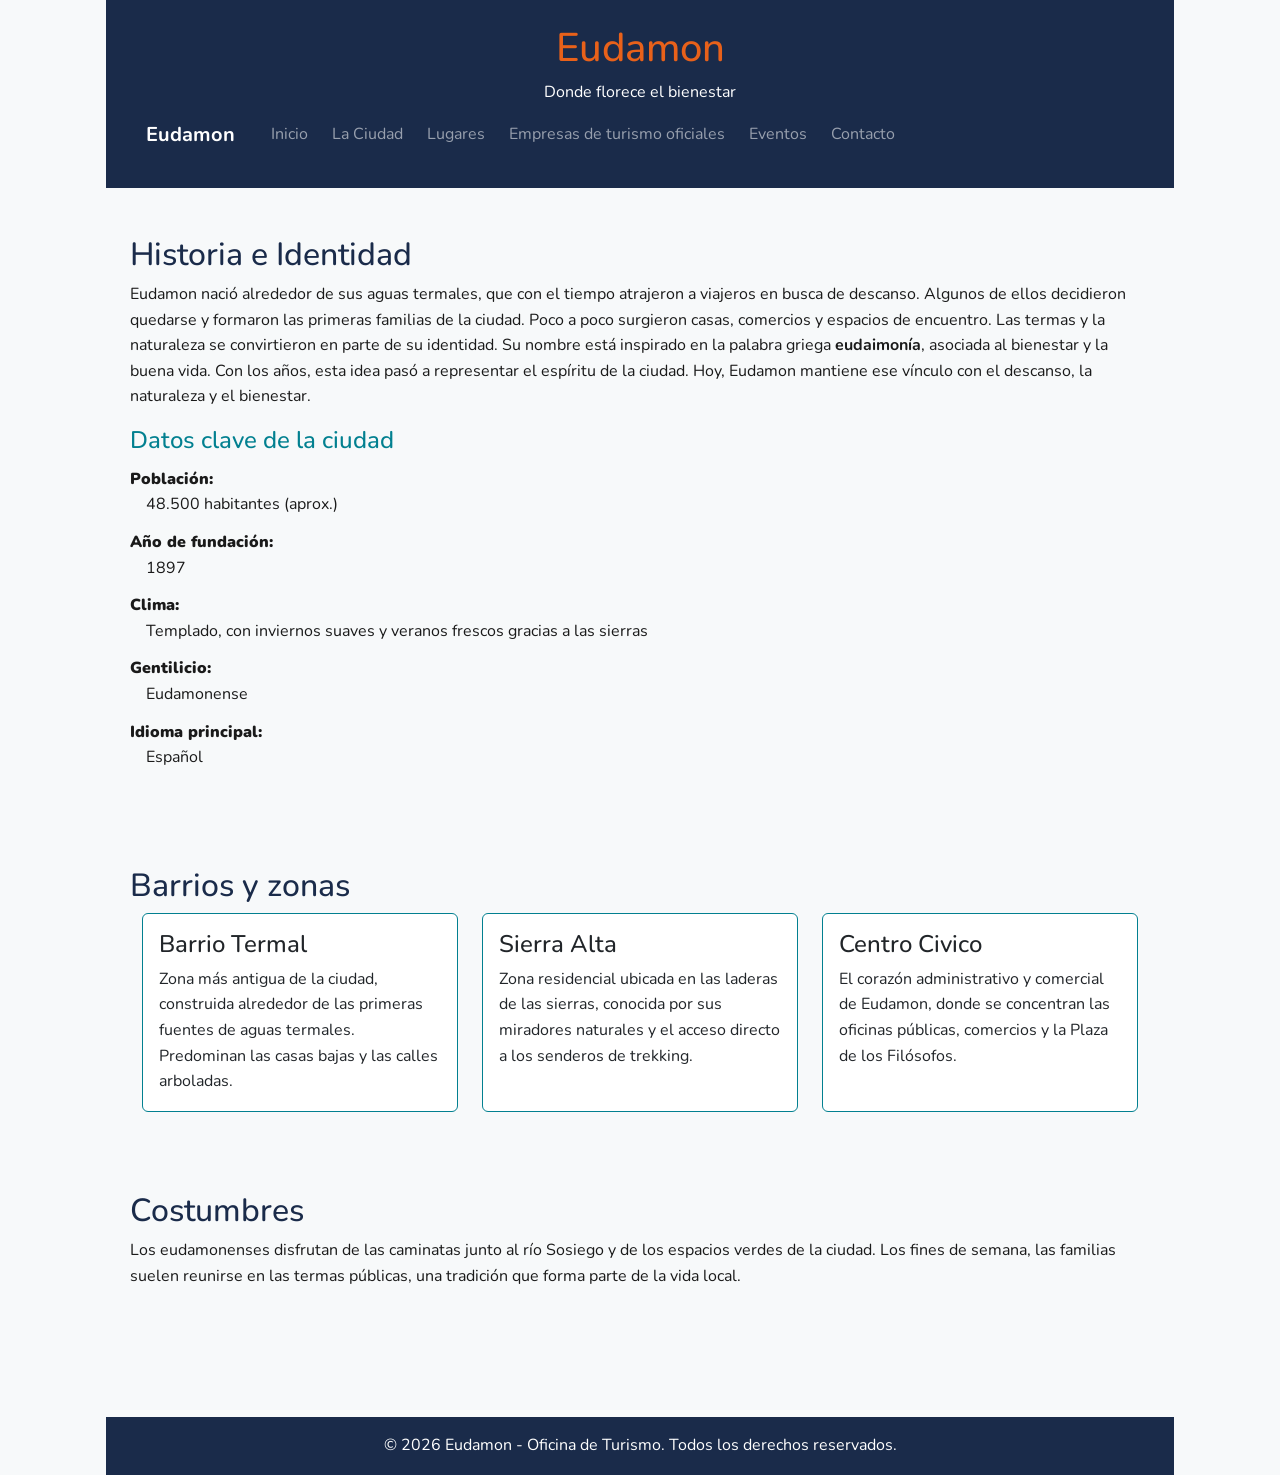
==== commit 1f2cbb08: "style: corrige la indentacion de la seccion de barrios en ciudad.html" ====
--- a/pages/ciudad.html
+++ b/pages/ciudad.html
@@ -78,44 +78,44 @@
     <h2>Barrios y zonas</h2>
     <div class="container">
         <div class="row g-4">
-    <article class="col-12 col-md-4">
-    <div class="card h-100">
-        <div class="card-body">
-            <h3 class="card-title">Barrio Termal</h3>
-            <p class="card-text">
-                Zona más antigua de la ciudad, construida alrededor de las primeras fuentes
-   de aguas termales. Predominan las casas bajas y las calles arboladas.
-            </p>
+            <article class="col-12 col-md-4">
+                <div class="card h-100">
+                    <div class="card-body">
+                        <h3 class="card-title">Barrio Termal</h3>
+                        <p class="card-text">
+                            Zona más antigua de la ciudad, construida alrededor de las primeras fuentes
+                            de aguas termales. Predominan las casas bajas y las calles arboladas.
+                        </p>
+                    </div>
+                </div>
+            </article>
+
+            <article class="col-12 col-md-4">
+                <div class="card h-100">
+                    <div class="card-body">
+                        <h3 class="card-title">Sierra Alta</h3>
+                        <p class="card-text">
+                            Zona residencial ubicada en las laderas de las sierras, conocida por sus miradores
+                            naturales y el acceso directo a los senderos de trekking.
+                        </p>
+                    </div>
+                </div>
+            </article>
+
+            <article class="col-12 col-md-4">
+                <div class="card h-100">
+                    <div class="card-body">
+                        <h3 class="card-title">Centro Civico</h3>
+                        <p class="card-text">
+                            El corazón administrativo y comercial de Eudamon, donde se concentran las
+                            oficinas públicas, comercios y la Plaza de los Filósofos.
+                        </p>
+                    </div>
+                </div>
+            </article>
         </div>
     </div>
-</article>
-
-        <article class="col-12 col-md-4">
-    <div class="card h-100">
-        <div class="card-body">
-            <h3 class="card-title">Sierra Alta</h3>
-            <p class="card-text">
-                Zona residencial ubicada en las laderas de las sierras, conocida por sus miradores
-          naturales y el acceso directo a los senderos de trekking.
-            </p>
-        </div>
-    </div>
-</article>
-
-        <article class="col-12 col-md-4">
-    <div class="card h-100">
-        <div class="card-body">
-            <h3 class="card-title">Centro Civico</h3>
-            <p class="card-text">
-                El corazón administrativo y comercial de Eudamon, donde se concentran las
-            oficinas públicas, comercios y la Plaza de los Filósofos.
-            </p>
-        </div>
-    </div>
-</article>
-            </div>
-        </div>
-     </section>
+</section>
          
     <section id="costumbres">
        <h2>Costumbres</h2>
--- a/css/estilos.css
+++ b/css/estilos.css
@@ -240,6 +240,20 @@
 .navbar-nav {
   padding: 0;
 }
+#barrios article {
+  border-left: none;
+  padding: 0 0.75rem;
+  margin-bottom: 0;
+}
+.card {
+  border-color: var(--color-primario);
+  transition: transform 0.3s, box-shadow 0.3s;
+}
+
+.card:hover {
+  transform: translateY(-4px);
+  box-shadow: 0 6px 12px rgba(0, 0, 0, 0.15);
+}
 
 /* Flexbox - lista de empresas */
 .Lista-Empresas {
